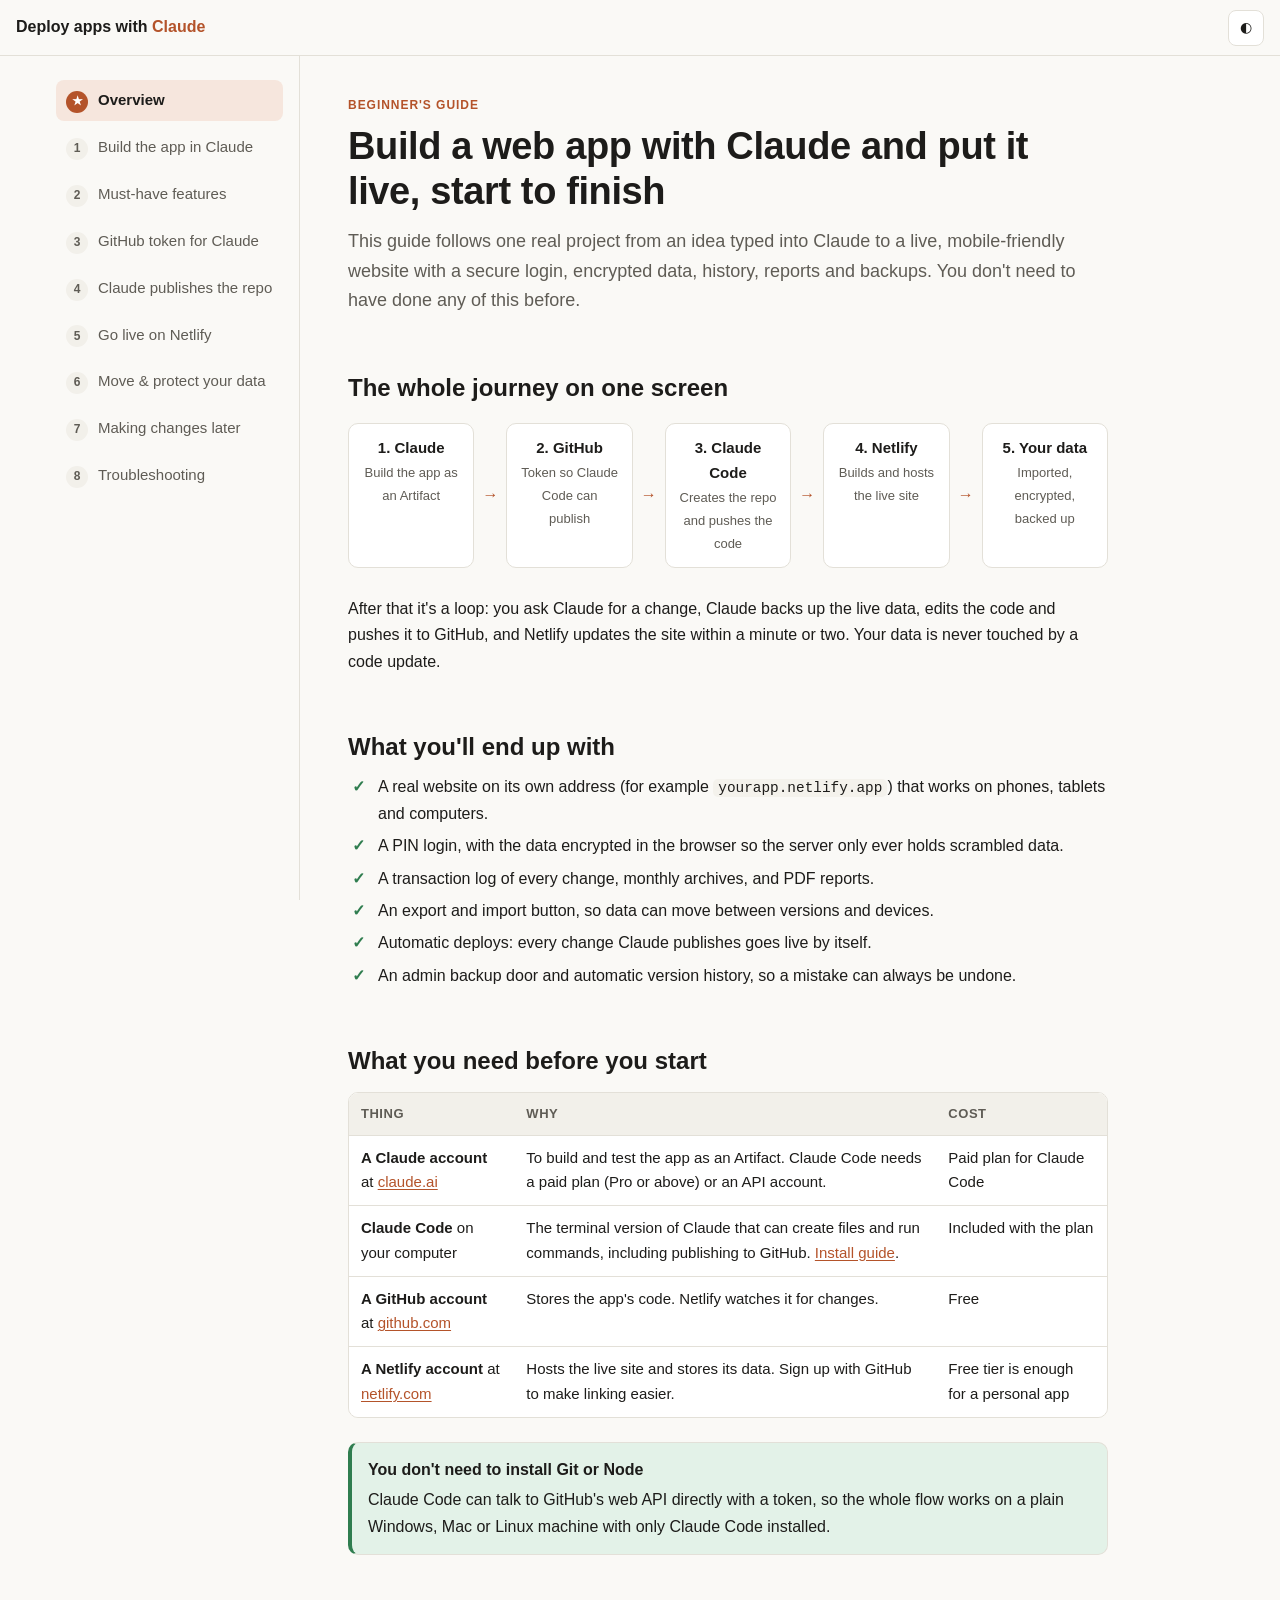
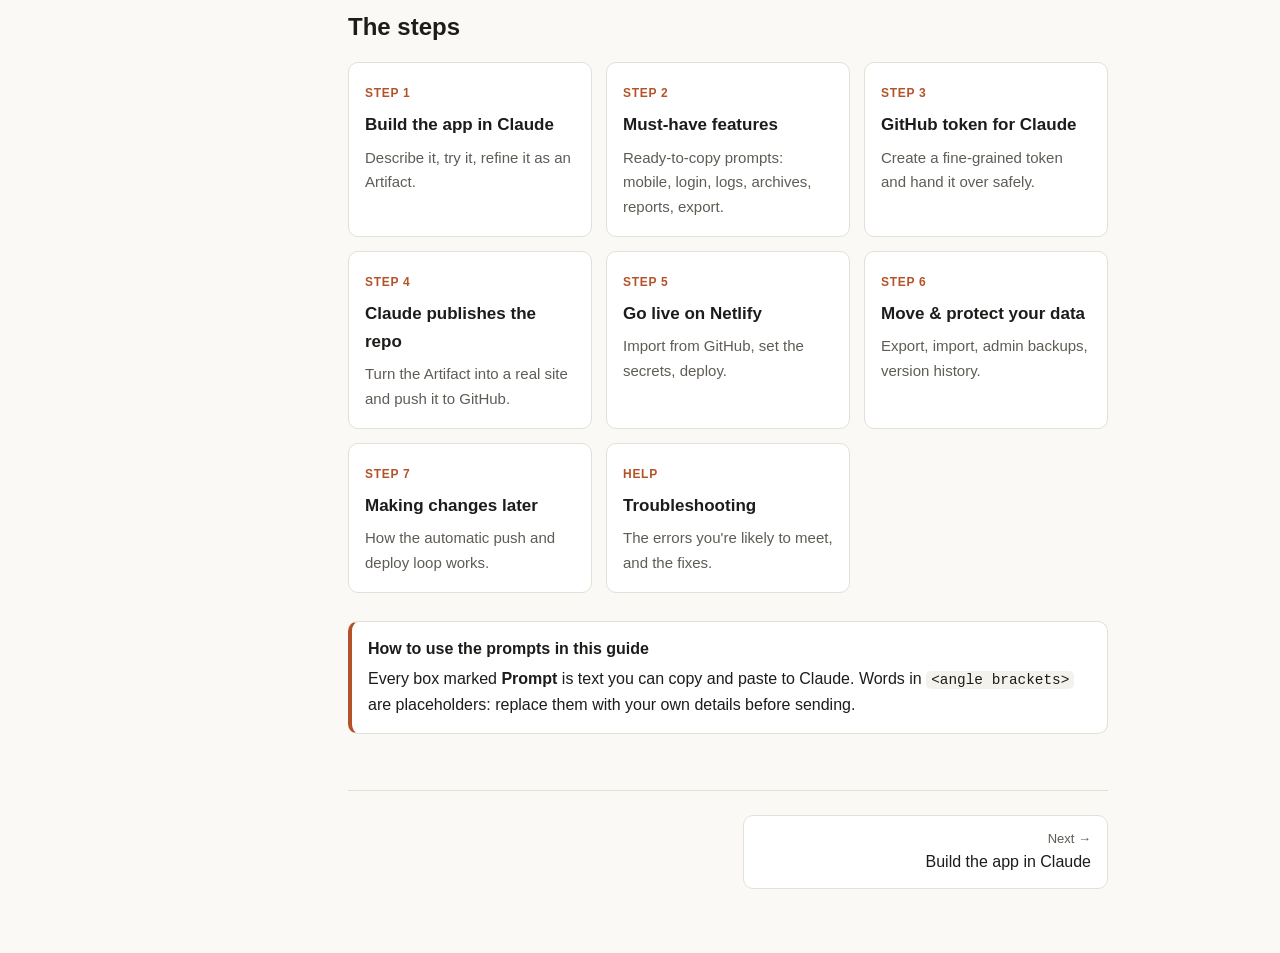
==== index.html @ 0b38eedb "Deploy apps with Claude: step-by-step beginner guide" ====
<!doctype html>
<html lang="en">
<head>
<meta charset="utf-8">
<meta name="viewport" content="width=device-width, initial-scale=1">
<title>Deploy Apps with Claude</title>
<meta name="description" content="A beginner's step-by-step guide: build a web app with Claude, publish it to GitHub from Claude Code, and run it live on Netlify with secure, backed-up data.">
<link rel="stylesheet" href="style.css">
</head>
<body>
<div class="layout">
<nav class="sidebar" aria-label="Steps"></nav>
<main><div class="content">

<p class="eyebrow">Beginner's guide</p>
<h1>Build a web app with Claude and put it live, start to finish</h1>
<p class="lead">This guide follows one real project from an idea typed into Claude to a live, mobile-friendly website with a secure login, encrypted data, history, reports and backups. You don't need to have done any of this before.</p>

<h2>The whole journey on one screen</h2>
<div class="flow" role="list" aria-label="The deployment flow">
  <div class="node" role="listitem"><b>1. Claude</b><span>Build the app as an Artifact</span></div>
  <div class="arrow" aria-hidden="true">→</div>
  <div class="node" role="listitem"><b>2. GitHub</b><span>Token so Claude Code can publish</span></div>
  <div class="arrow" aria-hidden="true">→</div>
  <div class="node" role="listitem"><b>3. Claude Code</b><span>Creates the repo and pushes the code</span></div>
  <div class="arrow" aria-hidden="true">→</div>
  <div class="node" role="listitem"><b>4. Netlify</b><span>Builds and hosts the live site</span></div>
  <div class="arrow" aria-hidden="true">→</div>
  <div class="node" role="listitem"><b>5. Your data</b><span>Imported, encrypted, backed up</span></div>
</div>
<p>After that it's a loop: you ask Claude for a change, Claude backs up the live data, edits the code and pushes it to GitHub, and Netlify updates the site within a minute or two. Your data is never touched by a code update.</p>

<h2>What you'll end up with</h2>
<ul class="checklist">
  <li>A real website on its own address (for example <code>yourapp.netlify.app</code>) that works on phones, tablets and computers.</li>
  <li>A PIN login, with the data encrypted in the browser so the server only ever holds scrambled data.</li>
  <li>A transaction log of every change, monthly archives, and PDF reports.</li>
  <li>An export and import button, so data can move between versions and devices.</li>
  <li>Automatic deploys: every change Claude publishes goes live by itself.</li>
  <li>An admin backup door and automatic version history, so a mistake can always be undone.</li>
</ul>

<h2>What you need before you start</h2>
<div class="table-wrap"><table>
  <thead><tr><th>Thing</th><th>Why</th><th>Cost</th></tr></thead>
  <tbody>
    <tr><td><strong>A Claude account</strong> at <a href="https://claude.ai">claude.ai</a></td><td>To build and test the app as an Artifact. Claude Code needs a paid plan (Pro or above) or an API account.</td><td>Paid plan for Claude Code</td></tr>
    <tr><td><strong>Claude Code</strong> on your computer</td><td>The terminal version of Claude that can create files and run commands, including publishing to GitHub. <a href="https://docs.claude.com/en/docs/claude-code/overview">Install guide</a>.</td><td>Included with the plan</td></tr>
    <tr><td><strong>A GitHub account</strong> at <a href="https://github.com">github.com</a></td><td>Stores the app's code. Netlify watches it for changes.</td><td>Free</td></tr>
    <tr><td><strong>A Netlify account</strong> at <a href="https://www.netlify.com">netlify.com</a></td><td>Hosts the live site and stores its data. Sign up with GitHub to make linking easier.</td><td>Free tier is enough for a personal app</td></tr>
  </tbody>
</table></div>
<div class="callout tip"><span class="title">You don't need to install Git or Node</span>Claude Code can talk to GitHub's web API directly with a token, so the whole flow works on a plain Windows, Mac or Linux machine with only Claude Code installed.</div>

<h2>The steps</h2>
<div class="cards">
  <a class="card" href="build.html"><span class="k">Step 1</span><h3>Build the app in Claude</h3><p>Describe it, try it, refine it as an Artifact.</p></a>
  <a class="card" href="features.html"><span class="k">Step 2</span><h3>Must-have features</h3><p>Ready-to-copy prompts: mobile, login, logs, archives, reports, export.</p></a>
  <a class="card" href="github.html"><span class="k">Step 3</span><h3>GitHub token for Claude</h3><p>Create a fine-grained token and hand it over safely.</p></a>
  <a class="card" href="publish.html"><span class="k">Step 4</span><h3>Claude publishes the repo</h3><p>Turn the Artifact into a real site and push it to GitHub.</p></a>
  <a class="card" href="netlify.html"><span class="k">Step 5</span><h3>Go live on Netlify</h3><p>Import from GitHub, set the secrets, deploy.</p></a>
  <a class="card" href="data.html"><span class="k">Step 6</span><h3>Move &amp; protect your data</h3><p>Export, import, admin backups, version history.</p></a>
  <a class="card" href="updates.html"><span class="k">Step 7</span><h3>Making changes later</h3><p>How the automatic push and deploy loop works.</p></a>
  <a class="card" href="troubleshooting.html"><span class="k">Help</span><h3>Troubleshooting</h3><p>The errors you're likely to meet, and the fixes.</p></a>
</div>

<div class="callout"><span class="title">How to use the prompts in this guide</span>Every box marked <strong>Prompt</strong> is text you can copy and paste to Claude. Words in <code>&lt;angle brackets&gt;</code> are placeholders: replace them with your own details before sending.</div>

</div></main>
</div>
<script src="site.js"></script>
</body>
</html>
---- style.css ----
:root {
  --bg: #faf9f6;
  --surface: #ffffff;
  --surface-2: #f2f0ea;
  --text: #1d1c1a;
  --muted: #5f5c55;
  --border: #e3e0d8;
  --accent: #b4532a;
  --accent-soft: #f6e6dd;
  --code-bg: #f4f2ec;
  --ok: #2f7d4f;
  --ok-soft: #e3f2e8;
  --warn: #9a6300;
  --warn-soft: #fbf0d9;
  --danger: #a8322a;
  --danger-soft: #f9e2df;
  --radius: 10px;
  --sidebar: 260px;
  color-scheme: light;
}
@media (prefers-color-scheme: dark) {
  :root:not([data-theme="light"]) {
    --bg: #1b1a18; --surface: #23221f; --surface-2: #2b2a26; --text: #ecebe7; --muted: #a9a59c;
    --border: #3a3833; --accent: #e58a5c; --accent-soft: #3a2a21; --code-bg: #2b2a26;
    --ok: #7bc89a; --ok-soft: #1f3327; --warn: #e2b45c; --warn-soft: #3a3020; --danger: #ee8b82; --danger-soft: #3d2422;
    color-scheme: dark;
  }
}
:root[data-theme="dark"] {
  --bg: #1b1a18; --surface: #23221f; --surface-2: #2b2a26; --text: #ecebe7; --muted: #a9a59c;
  --border: #3a3833; --accent: #e58a5c; --accent-soft: #3a2a21; --code-bg: #2b2a26;
  --ok: #7bc89a; --ok-soft: #1f3327; --warn: #e2b45c; --warn-soft: #3a3020; --danger: #ee8b82; --danger-soft: #3d2422;
  color-scheme: dark;
}

* { box-sizing: border-box; }
html { scroll-padding-top: 72px; }
body {
  margin: 0; background: var(--bg); color: var(--text);
  font: 16px/1.65 -apple-system, BlinkMacSystemFont, "Segoe UI", Roboto, sans-serif;
  -webkit-font-smoothing: antialiased;
}
a { color: var(--accent); text-underline-offset: 2px; }
a:hover { text-decoration-thickness: 2px; }
:focus-visible { outline: 2px solid var(--accent); outline-offset: 2px; border-radius: 4px; }

/* ---- Top bar ---- */
.topbar {
  position: sticky; top: 0; z-index: 20; height: 56px;
  display: flex; align-items: center; gap: 12px; padding: 0 16px;
  background: color-mix(in srgb, var(--bg) 88%, transparent); backdrop-filter: blur(8px);
  border-bottom: 1px solid var(--border);
}
.brand { font-weight: 700; color: var(--text); text-decoration: none; white-space: nowrap; overflow: hidden; text-overflow: ellipsis; }
.brand span { color: var(--accent); }
.topbar .spacer { flex: 1; }
.icon-btn {
  border: 1px solid var(--border); background: var(--surface); color: var(--text);
  border-radius: 8px; height: 36px; min-width: 36px; padding: 0 10px; cursor: pointer; font: inherit; font-size: 14px;
}
.menu-btn { display: none; }

/* ---- Layout ---- */
.layout { display: grid; grid-template-columns: var(--sidebar) minmax(0, 1fr); max-width: 1200px; margin: 0 auto; }
.sidebar {
  position: sticky; top: 56px; height: calc(100vh - 56px); overflow-y: auto;
  padding: 24px 16px; border-right: 1px solid var(--border);
}
.sidebar ol { list-style: none; margin: 0; padding: 0; counter-reset: step; }
.sidebar li a {
  display: flex; gap: 10px; align-items: baseline; padding: 8px 10px; border-radius: 8px;
  color: var(--muted); text-decoration: none; font-size: 15px;
}
.sidebar li a:hover { background: var(--surface-2); color: var(--text); }
.sidebar li a[aria-current="page"] { background: var(--accent-soft); color: var(--text); font-weight: 600; }
.sidebar .num {
  flex: 0 0 22px; height: 22px; border-radius: 50%; display: inline-grid; place-items: center;
  font-size: 12px; font-weight: 700; background: var(--surface-2); color: var(--muted);
}
.sidebar a[aria-current="page"] .num { background: var(--accent); color: #fff; }

main { padding: 40px 48px 64px; min-width: 0; }
.content { max-width: 760px; }

/* ---- Typography ---- */
.eyebrow { text-transform: uppercase; letter-spacing: .08em; font-size: 12px; font-weight: 700; color: var(--accent); margin: 0 0 8px; }
h1 { font-size: clamp(28px, 4vw, 38px); line-height: 1.2; margin: 0 0 12px; letter-spacing: -.01em; }
.lead { font-size: 18px; color: var(--muted); margin: 0 0 32px; }
h2 { font-size: 24px; line-height: 1.3; margin: 48px 0 12px; padding-top: 8px; }
h3 { font-size: 18px; margin: 28px 0 8px; }
p, ul, ol { margin: 0 0 16px; }
li { margin-bottom: 6px; }
strong { font-weight: 650; }
hr { border: 0; border-top: 1px solid var(--border); margin: 40px 0; }
kbd {
  font: 13px ui-monospace, SFMono-Regular, Consolas, monospace; padding: 1px 6px; border-radius: 5px;
  border: 1px solid var(--border); border-bottom-width: 2px; background: var(--surface);
}
code { font: 0.9em ui-monospace, SFMono-Regular, Consolas, monospace; background: var(--code-bg); padding: 1px 5px; border-radius: 5px; overflow-wrap: anywhere; }

/* ---- Steps ---- */
ol.steps { list-style: none; padding: 0; counter-reset: s; }
ol.steps > li { counter-increment: s; position: relative; padding-left: 44px; margin-bottom: 18px; }
ol.steps > li::before {
  content: counter(s); position: absolute; left: 0; top: 0; width: 30px; height: 30px; border-radius: 50%;
  display: grid; place-items: center; font-weight: 700; font-size: 14px; background: var(--accent-soft); color: var(--accent);
}

/* ---- Callouts ---- */
.callout { border: 1px solid var(--border); border-left: 4px solid var(--accent); background: var(--surface); border-radius: var(--radius); padding: 14px 16px; margin: 20px 0; }
.callout > :last-child { margin-bottom: 0; }
.callout .title { font-weight: 700; display: block; margin-bottom: 4px; }
.callout.tip { border-left-color: var(--ok); background: var(--ok-soft); }
.callout.warn { border-left-color: var(--warn); background: var(--warn-soft); }
.callout.danger { border-left-color: var(--danger); background: var(--danger-soft); }

/* ---- Code / prompt blocks ---- */
.block { position: relative; margin: 16px 0 24px; border: 1px solid var(--border); border-radius: var(--radius); background: var(--code-bg); }
.block .label {
  display: flex; justify-content: space-between; align-items: center; gap: 8px;
  padding: 8px 12px; border-bottom: 1px solid var(--border); font-size: 13px; font-weight: 600; color: var(--muted);
}
.block pre { margin: 0; padding: 14px 16px; overflow-x: auto; font: 14px/1.55 ui-monospace, SFMono-Regular, Consolas, monospace; white-space: pre-wrap; word-break: break-word; }
.block.prompt { background: var(--surface); border-color: color-mix(in srgb, var(--accent) 35%, var(--border)); }
.block.prompt .label { color: var(--accent); }
.copy-btn {
  border: 1px solid var(--border); background: var(--surface); color: var(--text); border-radius: 6px;
  padding: 3px 10px; font: inherit; font-size: 12px; cursor: pointer;
}
.copy-btn.done { color: var(--ok); border-color: var(--ok); }

/* ---- Cards / grids ---- */
.cards { display: grid; grid-template-columns: repeat(auto-fit, minmax(220px, 1fr)); gap: 14px; margin: 20px 0 28px; }
.card { display: block; border: 1px solid var(--border); background: var(--surface); border-radius: var(--radius); padding: 16px; color: var(--text); text-decoration: none; }
a.card:hover { border-color: var(--accent); }
.card .k { font-size: 12px; font-weight: 700; color: var(--accent); text-transform: uppercase; letter-spacing: .06em; }
.card h3 { margin: 6px 0 6px; font-size: 17px; }
.card p { margin: 0; color: var(--muted); font-size: 15px; }

/* ---- Tables ---- */
.table-wrap { overflow-x: auto; margin: 16px 0 24px; border: 1px solid var(--border); border-radius: var(--radius); }
table { border-collapse: collapse; width: 100%; font-size: 15px; background: var(--surface); }
th, td { text-align: left; padding: 10px 12px; border-bottom: 1px solid var(--border); vertical-align: top; }
th { background: var(--surface-2); font-size: 13px; text-transform: uppercase; letter-spacing: .04em; color: var(--muted); }
tr:last-child td { border-bottom: 0; }

/* ---- Flow diagram ---- */
.flow { display: flex; flex-wrap: wrap; align-items: stretch; gap: 8px; margin: 20px 0 28px; }
.flow .node { flex: 1 1 120px; border: 1px solid var(--border); background: var(--surface); border-radius: var(--radius); padding: 12px; text-align: center; font-size: 14px; }
.flow .node b { display: block; font-size: 15px; }
.flow .node span { color: var(--muted); font-size: 13px; }
.flow .arrow { align-self: center; color: var(--accent); font-weight: 700; }

/* ---- Checklist ---- */
.checklist { list-style: none; padding: 0; }
.checklist li { padding-left: 30px; position: relative; }
.checklist li::before { content: "✓"; position: absolute; left: 4px; color: var(--ok); font-weight: 700; }

/* ---- Pager ---- */
.pager { display: flex; justify-content: space-between; gap: 12px; margin-top: 56px; padding-top: 24px; border-top: 1px solid var(--border); }
.pager a { flex: 1; max-width: 48%; border: 1px solid var(--border); border-radius: var(--radius); padding: 12px 16px; text-decoration: none; color: var(--text); background: var(--surface); }
.pager a:hover { border-color: var(--accent); }
.pager a small { display: block; color: var(--muted); font-size: 13px; }
.pager .next { text-align: right; margin-left: auto; }

footer.site { color: var(--muted); font-size: 14px; margin-top: 40px; }

/* ---- Mobile ---- */
@media (max-width: 900px) {
  .menu-btn { display: inline-block; }
  .layout { grid-template-columns: 1fr; }
  .sidebar {
    position: fixed; top: 56px; left: 0; bottom: 0; width: min(300px, 85vw); height: auto; z-index: 15;
    background: var(--bg); transform: translateX(-100%); transition: transform .2s ease; box-shadow: 0 0 0 9999px rgba(0,0,0,0);
  }
  body.nav-open .sidebar { transform: none; box-shadow: 0 0 0 9999px rgba(0,0,0,.35); }
  main { padding: 28px 16px 48px; }
  .pager { flex-direction: column; }
  .pager a { max-width: none; }
}
@media (prefers-reduced-motion: reduce) { * { transition: none !important; } }
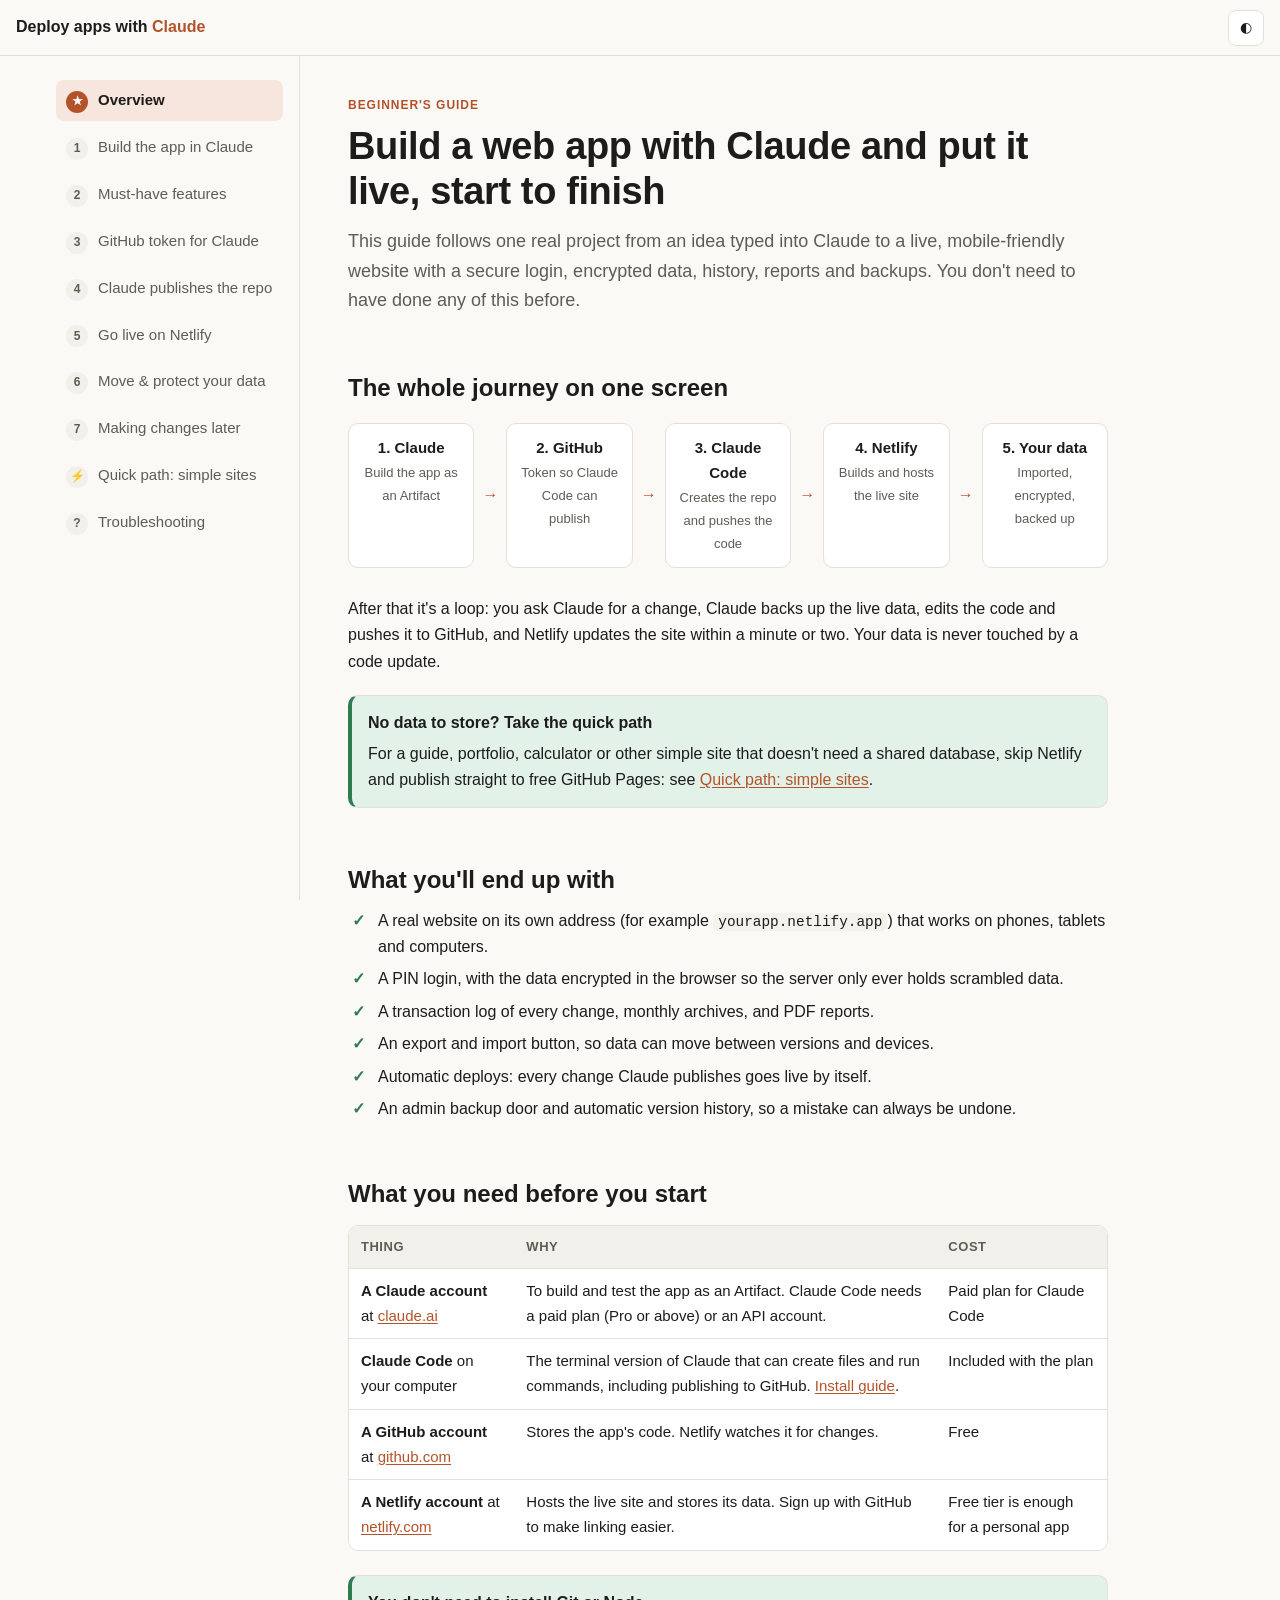
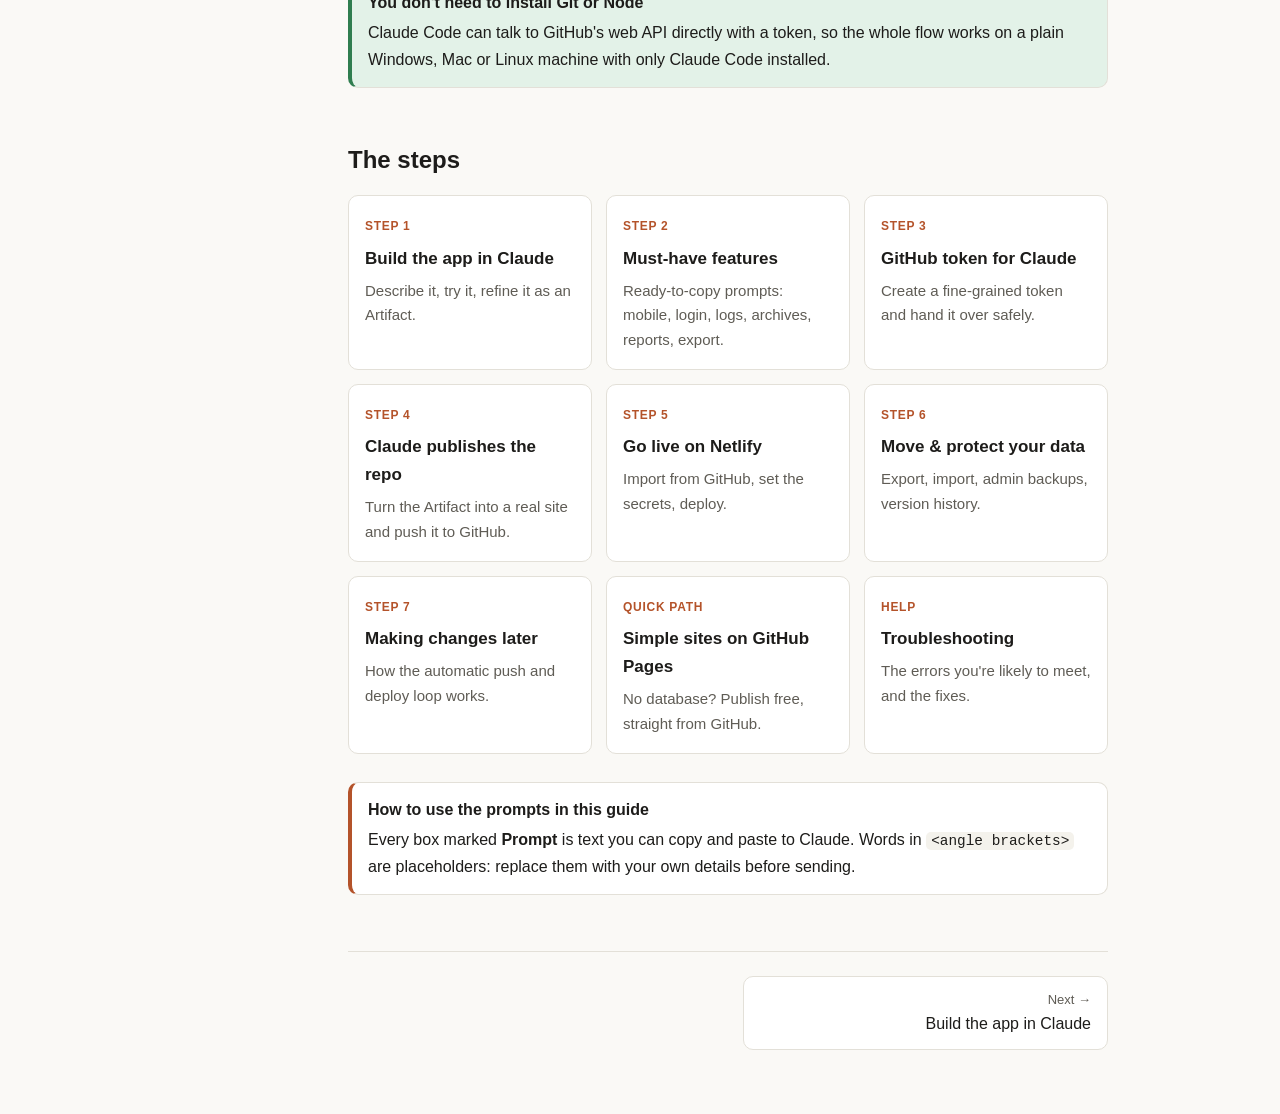
==== commit 1fe9a3d6: "Add quick path page: simple sites on GitHub Pages; note Pages needs Administration too" ====
--- a/index.html
+++ b/index.html
@@ -30,6 +30,8 @@
 </div>
 <p>After that it's a loop: you ask Claude for a change, Claude backs up the live data, edits the code and pushes it to GitHub, and Netlify updates the site within a minute or two. Your data is never touched by a code update.</p>
 
+<div class="callout tip"><span class="title">No data to store? Take the quick path</span>For a guide, portfolio, calculator or other simple site that doesn't need a shared database, skip Netlify and publish straight to free GitHub Pages: see <a href="simple.html">Quick path: simple sites</a>.</div>
+
 <h2>What you'll end up with</h2>
 <ul class="checklist">
   <li>A real website on its own address (for example <code>yourapp.netlify.app</code>) that works on phones, tablets and computers.</li>
@@ -61,6 +63,7 @@
   <a class="card" href="netlify.html"><span class="k">Step 5</span><h3>Go live on Netlify</h3><p>Import from GitHub, set the secrets, deploy.</p></a>
   <a class="card" href="data.html"><span class="k">Step 6</span><h3>Move &amp; protect your data</h3><p>Export, import, admin backups, version history.</p></a>
   <a class="card" href="updates.html"><span class="k">Step 7</span><h3>Making changes later</h3><p>How the automatic push and deploy loop works.</p></a>
+  <a class="card" href="simple.html"><span class="k">Quick path</span><h3>Simple sites on GitHub Pages</h3><p>No database? Publish free, straight from GitHub.</p></a>
   <a class="card" href="troubleshooting.html"><span class="k">Help</span><h3>Troubleshooting</h3><p>The errors you're likely to meet, and the fixes.</p></a>
 </div>
 
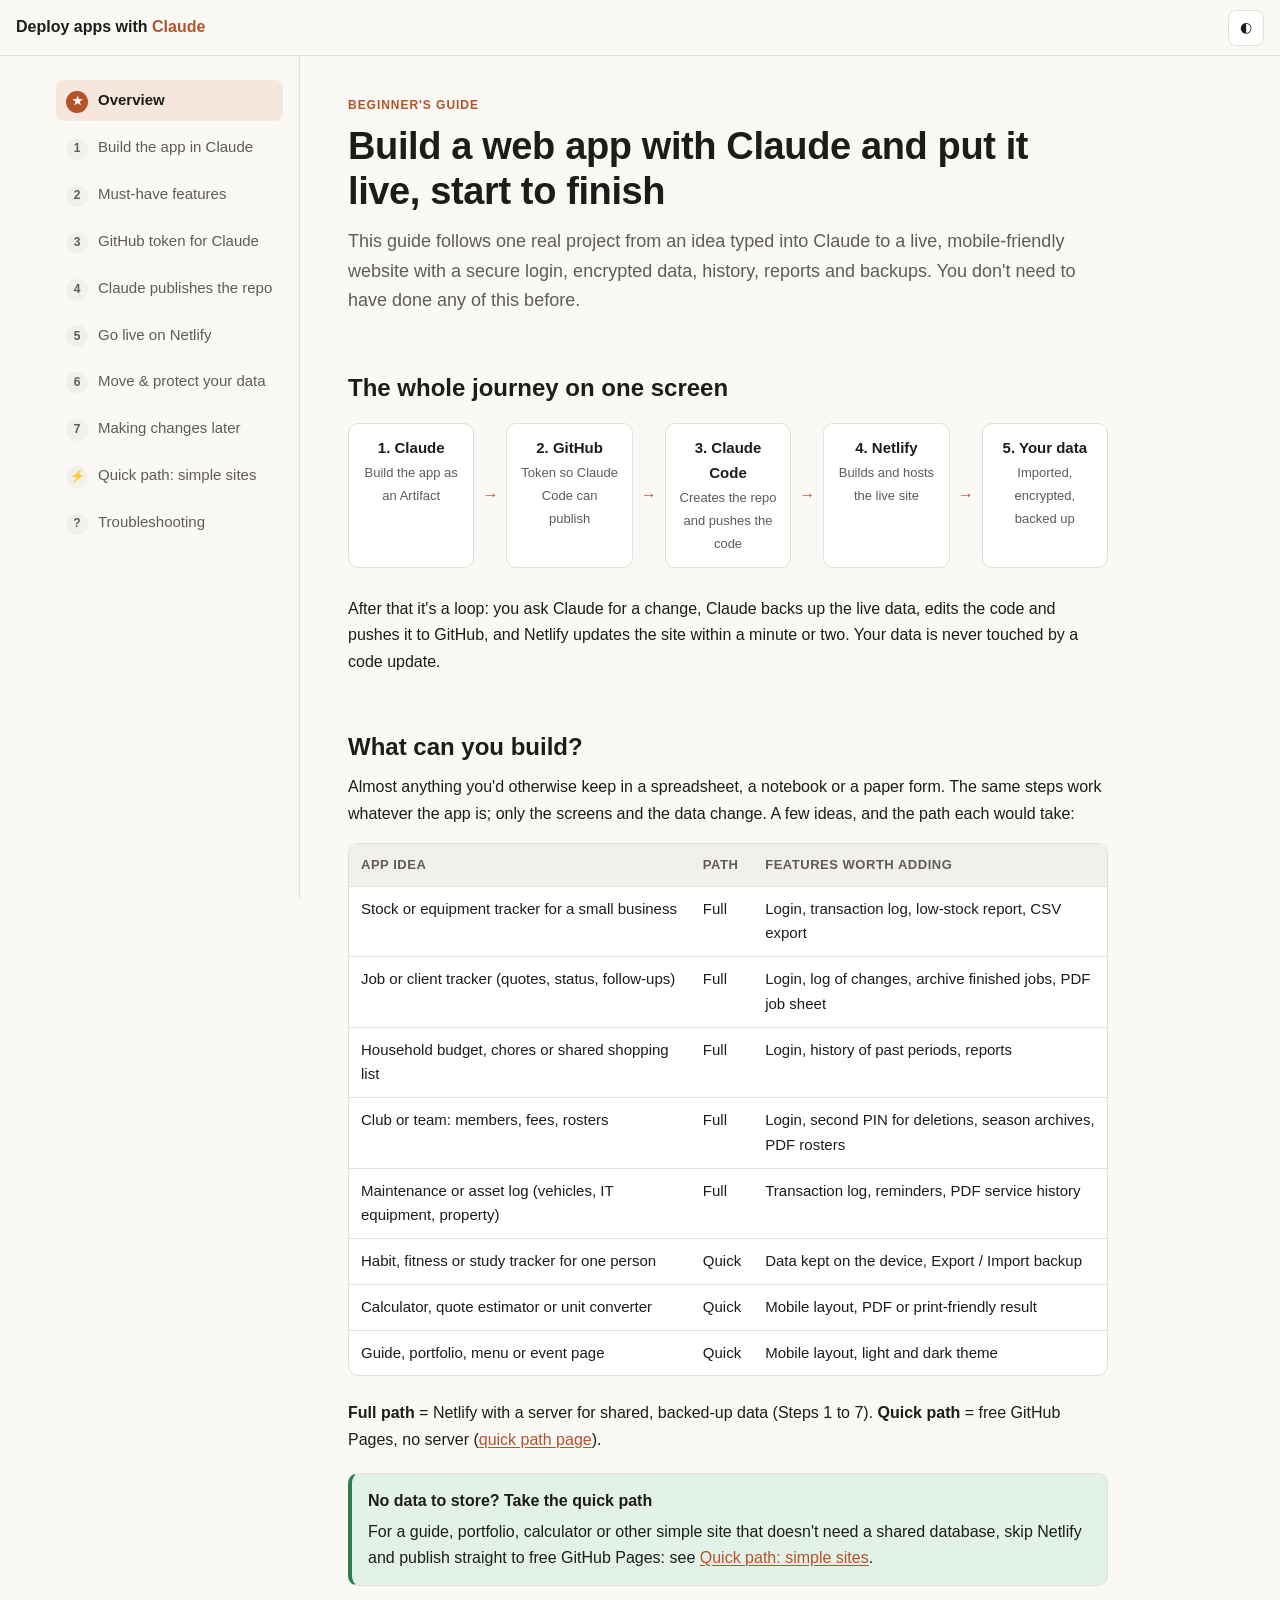
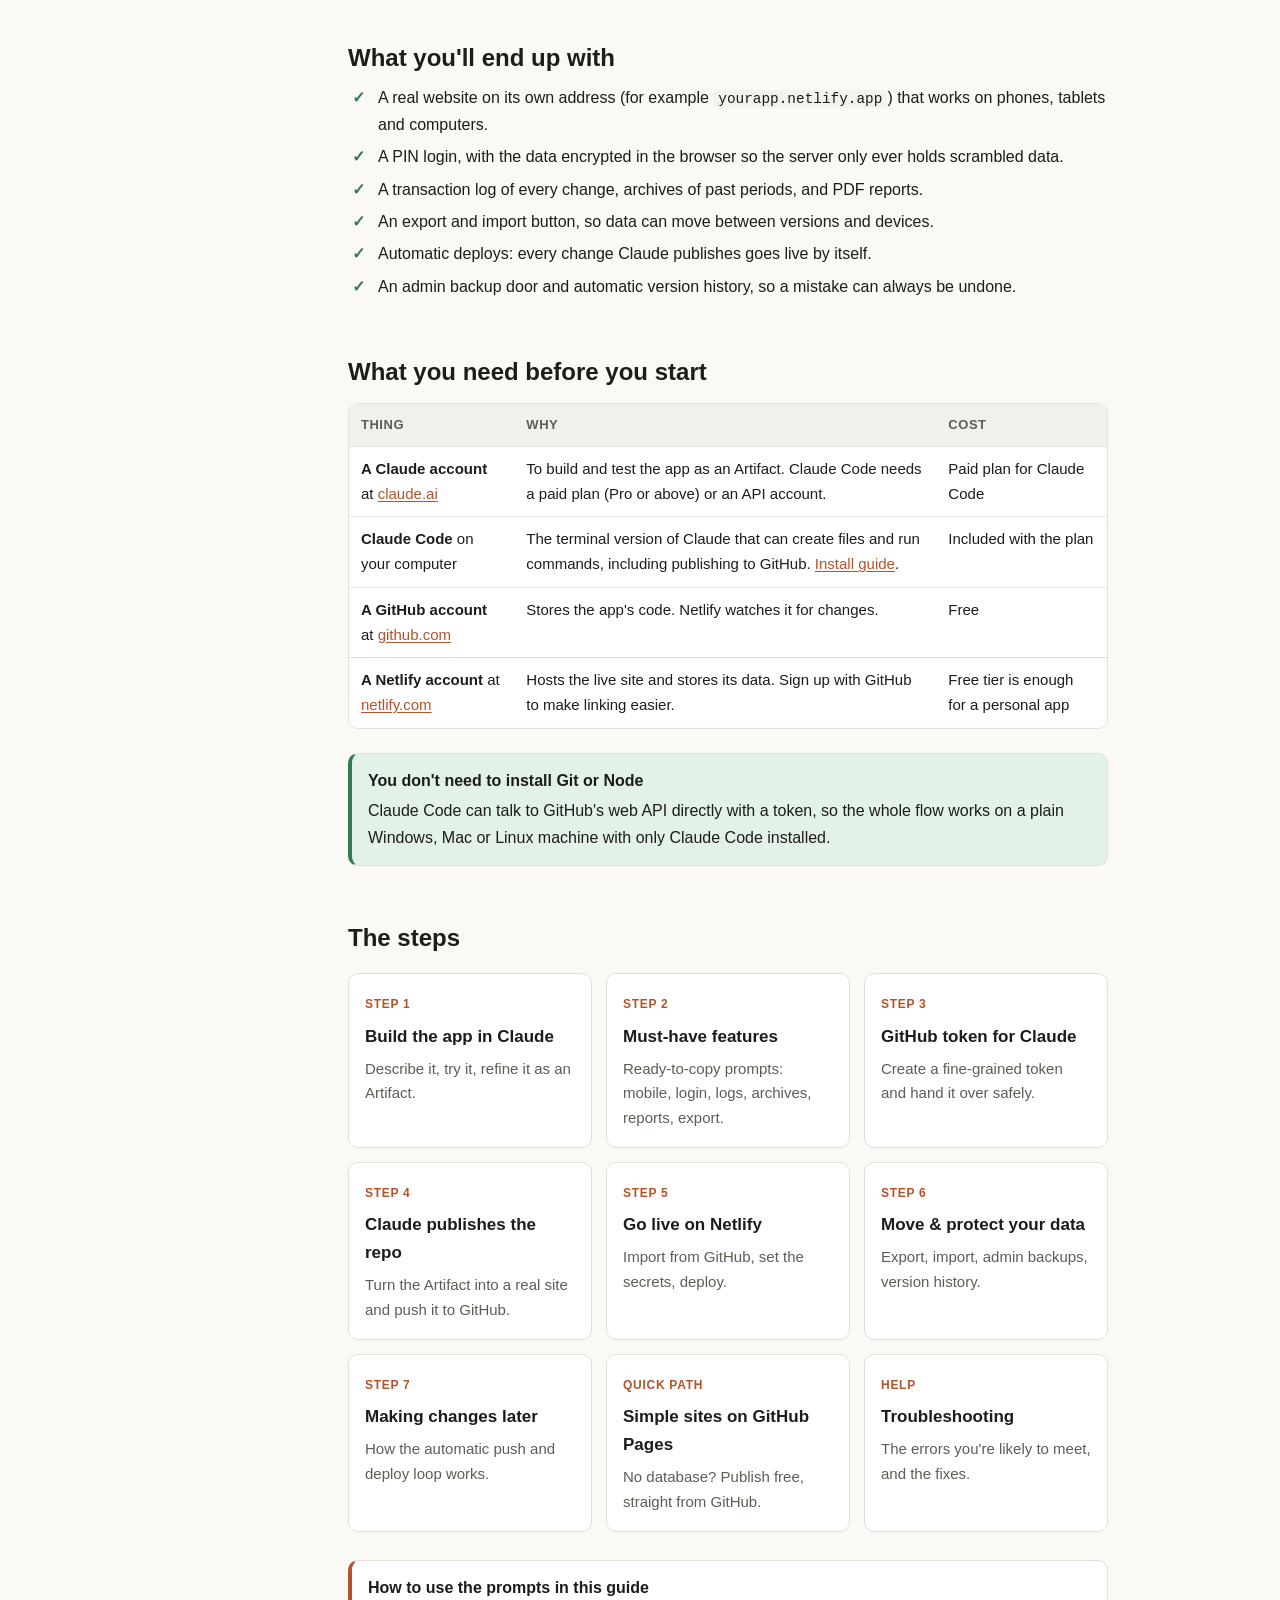
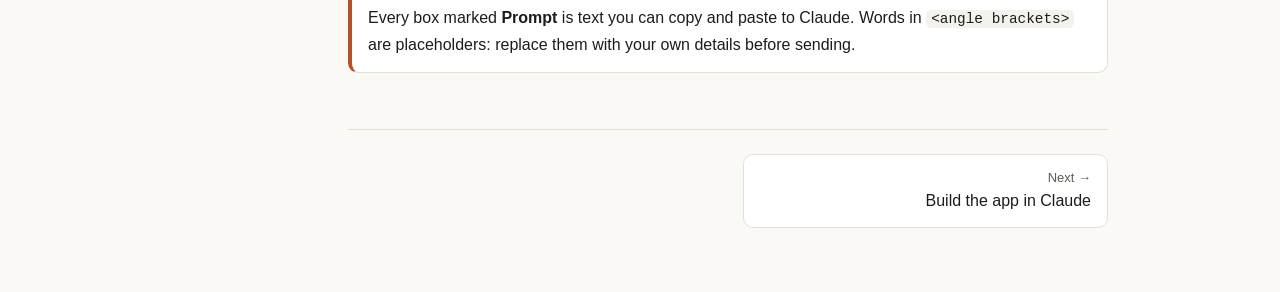
==== commit 5f9dc113: "Make the guide generic for any app: neutral examples, generic archive/report prompts, app ideas tabl" ====
--- a/index.html
+++ b/index.html
@@ -30,13 +30,30 @@
 </div>
 <p>After that it's a loop: you ask Claude for a change, Claude backs up the live data, edits the code and pushes it to GitHub, and Netlify updates the site within a minute or two. Your data is never touched by a code update.</p>
 
+<h2>What can you build?</h2>
+<p>Almost anything you'd otherwise keep in a spreadsheet, a notebook or a paper form. The same steps work whatever the app is; only the screens and the data change. A few ideas, and the path each would take:</p>
+<div class="table-wrap"><table>
+  <thead><tr><th>App idea</th><th>Path</th><th>Features worth adding</th></tr></thead>
+  <tbody>
+    <tr><td>Stock or equipment tracker for a small business</td><td>Full</td><td>Login, transaction log, low-stock report, CSV export</td></tr>
+    <tr><td>Job or client tracker (quotes, status, follow-ups)</td><td>Full</td><td>Login, log of changes, archive finished jobs, PDF job sheet</td></tr>
+    <tr><td>Household budget, chores or shared shopping list</td><td>Full</td><td>Login, history of past periods, reports</td></tr>
+    <tr><td>Club or team: members, fees, rosters</td><td>Full</td><td>Login, second PIN for deletions, season archives, PDF rosters</td></tr>
+    <tr><td>Maintenance or asset log (vehicles, IT equipment, property)</td><td>Full</td><td>Transaction log, reminders, PDF service history</td></tr>
+    <tr><td>Habit, fitness or study tracker for one person</td><td>Quick</td><td>Data kept on the device, Export / Import backup</td></tr>
+    <tr><td>Calculator, quote estimator or unit converter</td><td>Quick</td><td>Mobile layout, PDF or print-friendly result</td></tr>
+    <tr><td>Guide, portfolio, menu or event page</td><td>Quick</td><td>Mobile layout, light and dark theme</td></tr>
+  </tbody>
+</table></div>
+<p><strong>Full path</strong> = Netlify with a server for shared, backed-up data (Steps 1 to 7). <strong>Quick path</strong> = free GitHub Pages, no server (<a href="simple.html">quick path page</a>).</p>
+
 <div class="callout tip"><span class="title">No data to store? Take the quick path</span>For a guide, portfolio, calculator or other simple site that doesn't need a shared database, skip Netlify and publish straight to free GitHub Pages: see <a href="simple.html">Quick path: simple sites</a>.</div>
 
 <h2>What you'll end up with</h2>
 <ul class="checklist">
   <li>A real website on its own address (for example <code>yourapp.netlify.app</code>) that works on phones, tablets and computers.</li>
   <li>A PIN login, with the data encrypted in the browser so the server only ever holds scrambled data.</li>
-  <li>A transaction log of every change, monthly archives, and PDF reports.</li>
+  <li>A transaction log of every change, archives of past periods, and PDF reports.</li>
   <li>An export and import button, so data can move between versions and devices.</li>
   <li>Automatic deploys: every change Claude publishes goes live by itself.</li>
   <li>An admin backup door and automatic version history, so a mistake can always be undone.</li>
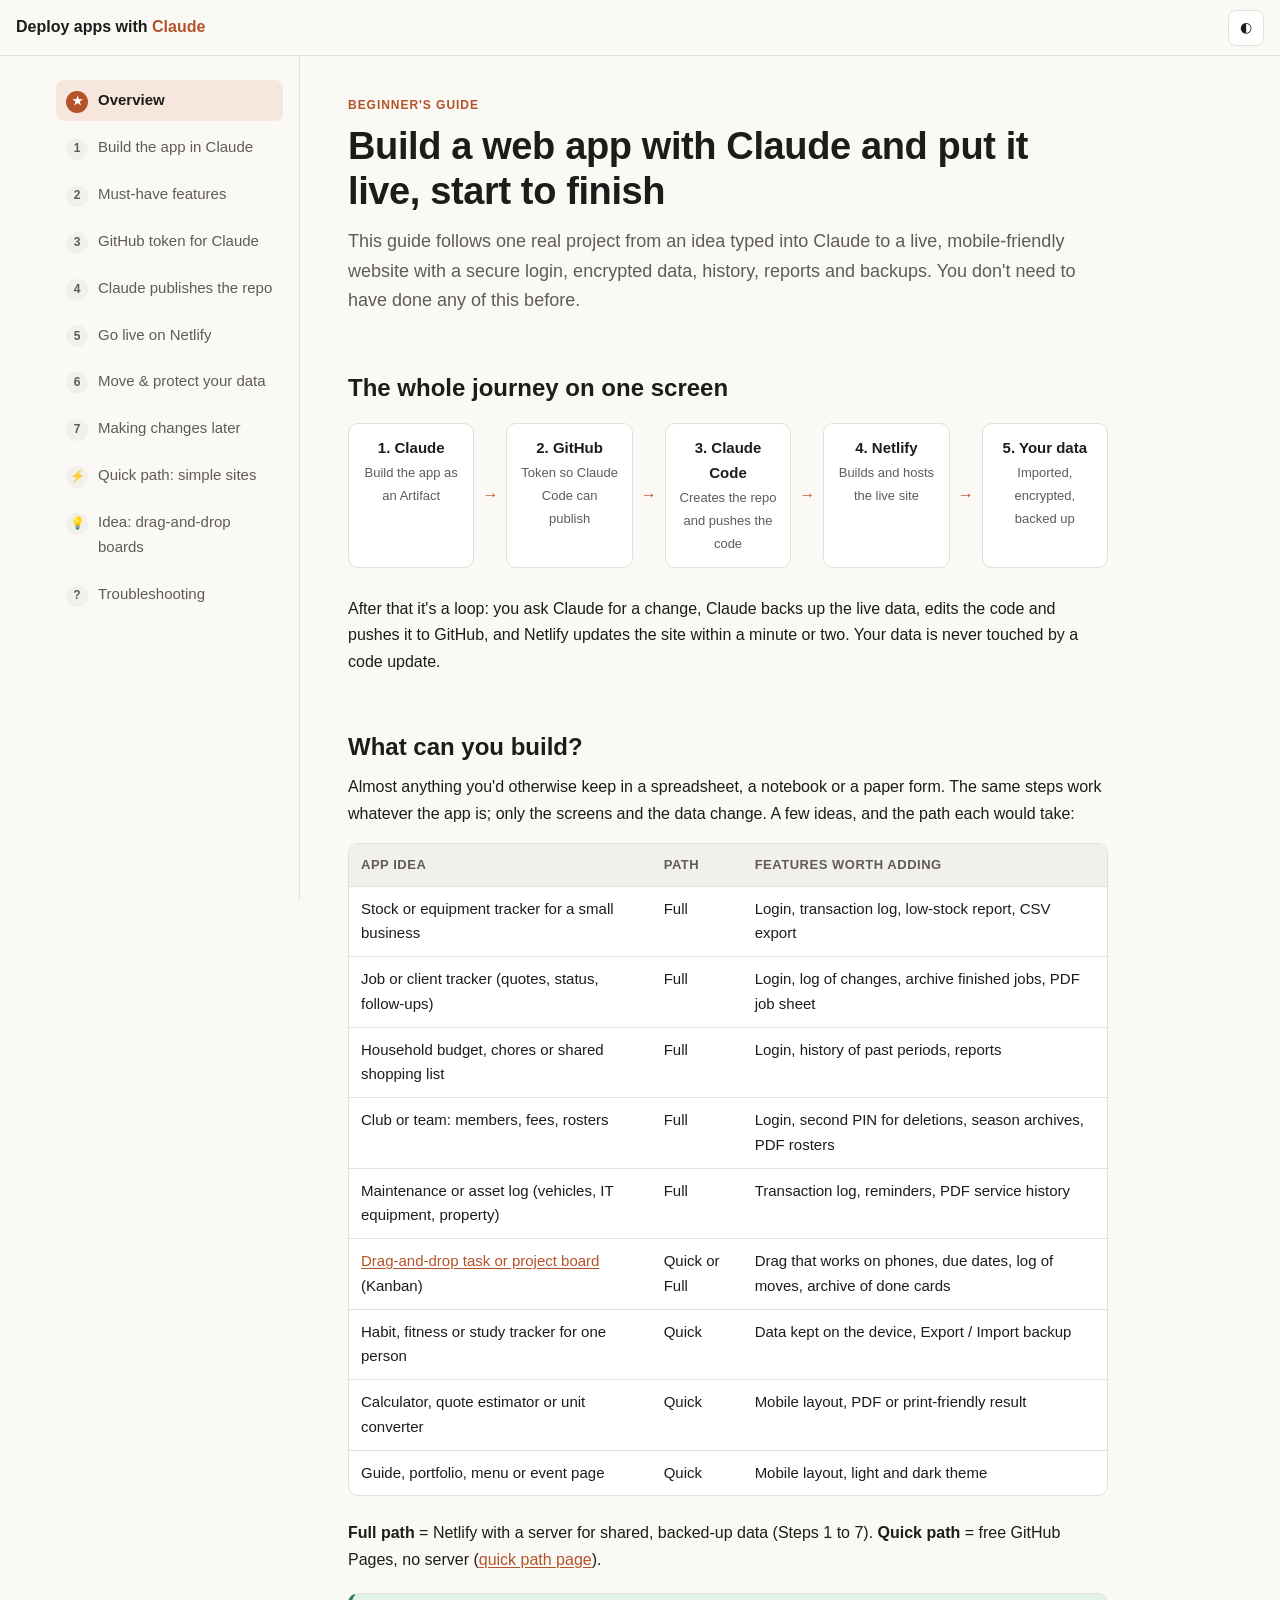
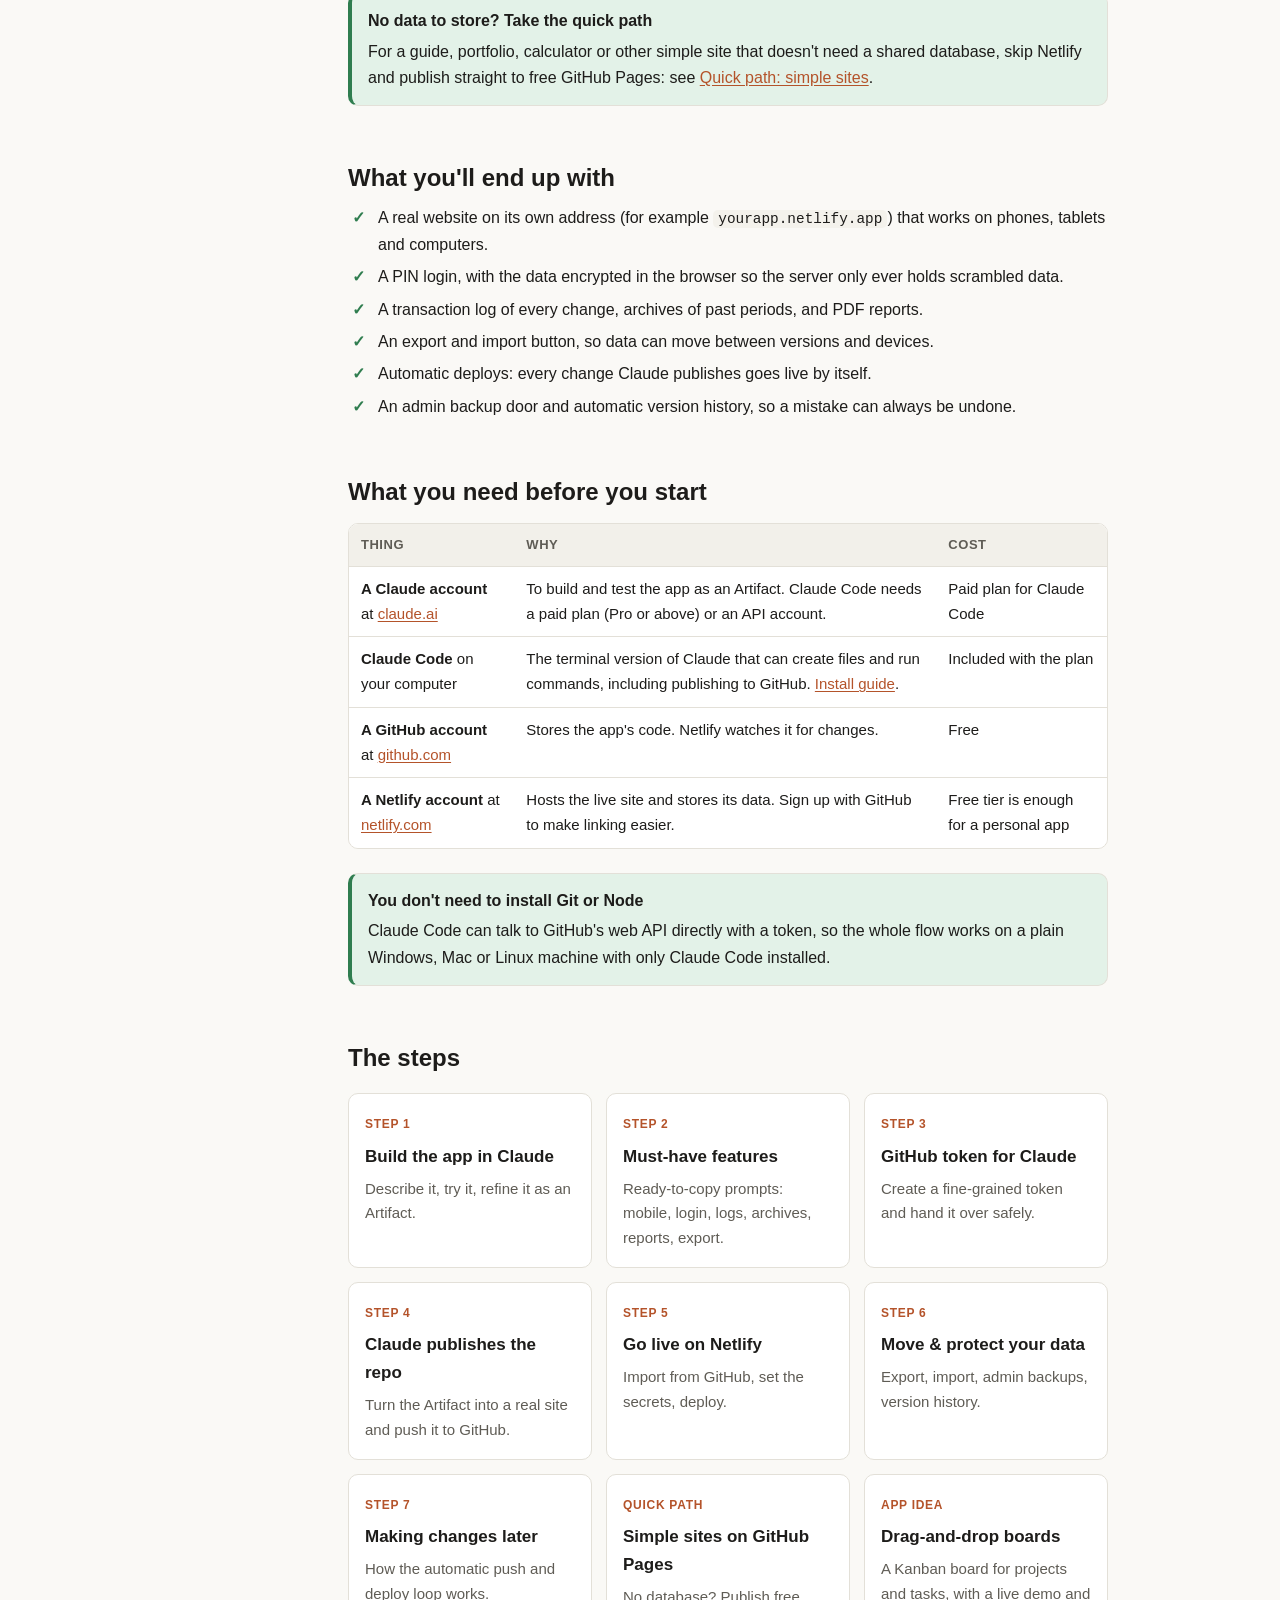
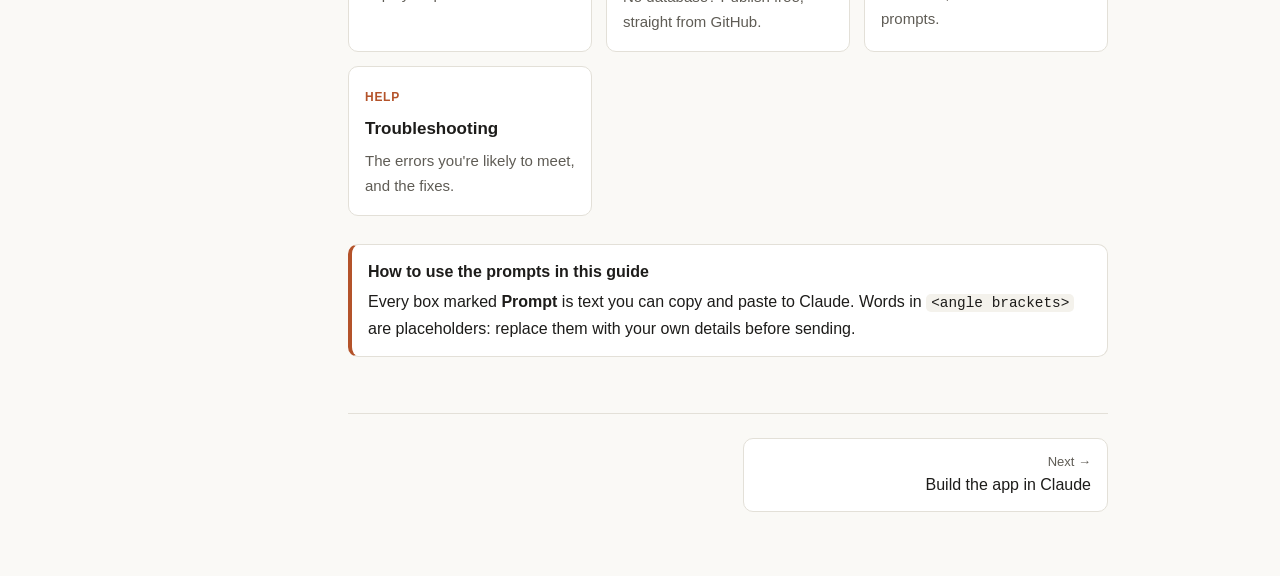
==== commit 7dbf9d71: "Add 'Idea: drag-and-drop boards' page with live Kanban demo and prompts" ====
--- a/index.html
+++ b/index.html
@@ -40,6 +40,7 @@
     <tr><td>Household budget, chores or shared shopping list</td><td>Full</td><td>Login, history of past periods, reports</td></tr>
     <tr><td>Club or team: members, fees, rosters</td><td>Full</td><td>Login, second PIN for deletions, season archives, PDF rosters</td></tr>
     <tr><td>Maintenance or asset log (vehicles, IT equipment, property)</td><td>Full</td><td>Transaction log, reminders, PDF service history</td></tr>
+    <tr><td><a href="kanban.html">Drag-and-drop task or project board</a> (Kanban)</td><td>Quick or Full</td><td>Drag that works on phones, due dates, log of moves, archive of done cards</td></tr>
     <tr><td>Habit, fitness or study tracker for one person</td><td>Quick</td><td>Data kept on the device, Export / Import backup</td></tr>
     <tr><td>Calculator, quote estimator or unit converter</td><td>Quick</td><td>Mobile layout, PDF or print-friendly result</td></tr>
     <tr><td>Guide, portfolio, menu or event page</td><td>Quick</td><td>Mobile layout, light and dark theme</td></tr>
@@ -81,6 +82,7 @@
   <a class="card" href="data.html"><span class="k">Step 6</span><h3>Move &amp; protect your data</h3><p>Export, import, admin backups, version history.</p></a>
   <a class="card" href="updates.html"><span class="k">Step 7</span><h3>Making changes later</h3><p>How the automatic push and deploy loop works.</p></a>
   <a class="card" href="simple.html"><span class="k">Quick path</span><h3>Simple sites on GitHub Pages</h3><p>No database? Publish free, straight from GitHub.</p></a>
+  <a class="card" href="kanban.html"><span class="k">App idea</span><h3>Drag-and-drop boards</h3><p>A Kanban board for projects and tasks, with a live demo and prompts.</p></a>
   <a class="card" href="troubleshooting.html"><span class="k">Help</span><h3>Troubleshooting</h3><p>The errors you're likely to meet, and the fixes.</p></a>
 </div>
 
--- a/style.css
+++ b/style.css
@@ -165,6 +165,48 @@
 
 footer.site { color: var(--muted); font-size: 14px; margin-top: 40px; }
 
+/* ---- Kanban demo ---- */
+.sr-only { position: absolute; width: 1px; height: 1px; overflow: hidden; clip: rect(0 0 0 0); white-space: nowrap; }
+.kb-toolbar { display: flex; justify-content: space-between; align-items: center; gap: 12px; margin: 16px 0 10px; }
+.kb-hint { color: var(--muted); font-size: 14px; }
+.kb-board { display: grid; grid-template-columns: repeat(3, minmax(0, 1fr)); gap: 12px; margin-bottom: 8px; }
+.kb-col {
+  display: flex; flex-direction: column; min-width: 0; padding: 10px; border-radius: var(--radius);
+  background: var(--surface-2); border: 2px solid transparent; transition: border-color .15s;
+}
+.kb-col.target { border-color: var(--accent); }
+.kb-col.over { background: var(--warn-soft); }
+.kb-col-title { display: flex; justify-content: space-between; align-items: center; margin: 0 2px 10px; font-size: 15px; }
+.kb-count { font-size: 12px; font-weight: 700; color: var(--muted); background: var(--surface); border-radius: 999px; padding: 1px 8px; }
+.kb-col.over .kb-count { color: var(--warn); }
+.kb-list { list-style: none; margin: 0; padding: 0; min-height: 48px; flex: 1; }
+.kb-card {
+  display: flex; align-items: flex-start; gap: 6px; margin: 0 0 8px; padding: 10px 8px;
+  background: var(--surface); border: 1px solid var(--border); border-radius: 8px;
+  font-size: 14px; line-height: 1.4; cursor: grab; user-select: none; list-style: none;
+}
+.kb-card:hover { border-color: color-mix(in srgb, var(--accent) 50%, var(--border)); }
+.kb-handle { color: var(--muted); touch-action: none; padding: 2px 4px; margin: -2px 0; font-size: 16px; line-height: 1; cursor: grab; }
+.kb-text { flex: 1; min-width: 0; overflow-wrap: anywhere; }
+.kb-tag { display: block; width: fit-content; margin-top: 4px; font-size: 11px; font-weight: 700; color: var(--accent); background: var(--accent-soft); border-radius: 4px; padding: 0 6px; }
+.kb-del { border: 0; background: none; color: var(--muted); font-size: 18px; line-height: 1; padding: 0 4px; cursor: pointer; border-radius: 4px; }
+.kb-del:hover { color: var(--danger); }
+.kb-dragging {
+  position: fixed; z-index: 50; pointer-events: none; cursor: grabbing; margin: 0;
+  box-shadow: 0 10px 24px rgba(0,0,0,.18); transform: rotate(2deg); color: var(--text);
+  font: 14px/1.4 -apple-system, BlinkMacSystemFont, "Segoe UI", Roboto, sans-serif;
+}
+.kb-placeholder { list-style: none; margin: 0 0 8px; border: 2px dashed var(--accent); border-radius: 8px; background: var(--accent-soft); }
+.kb-add { display: flex; gap: 6px; margin-top: 4px; }
+.kb-add input {
+  flex: 1; min-width: 0; font: inherit; font-size: 14px; padding: 5px 8px; color: var(--text);
+  background: var(--surface); border: 1px solid var(--border); border-radius: 6px;
+}
+@media (max-width: 640px) {
+  .kb-board { grid-template-columns: 1fr; }
+  .kb-handle { font-size: 20px; padding: 4px 8px; margin: -4px -2px; }
+}
+
 /* ---- Mobile ---- */
 @media (max-width: 900px) {
   .menu-btn { display: inline-block; }
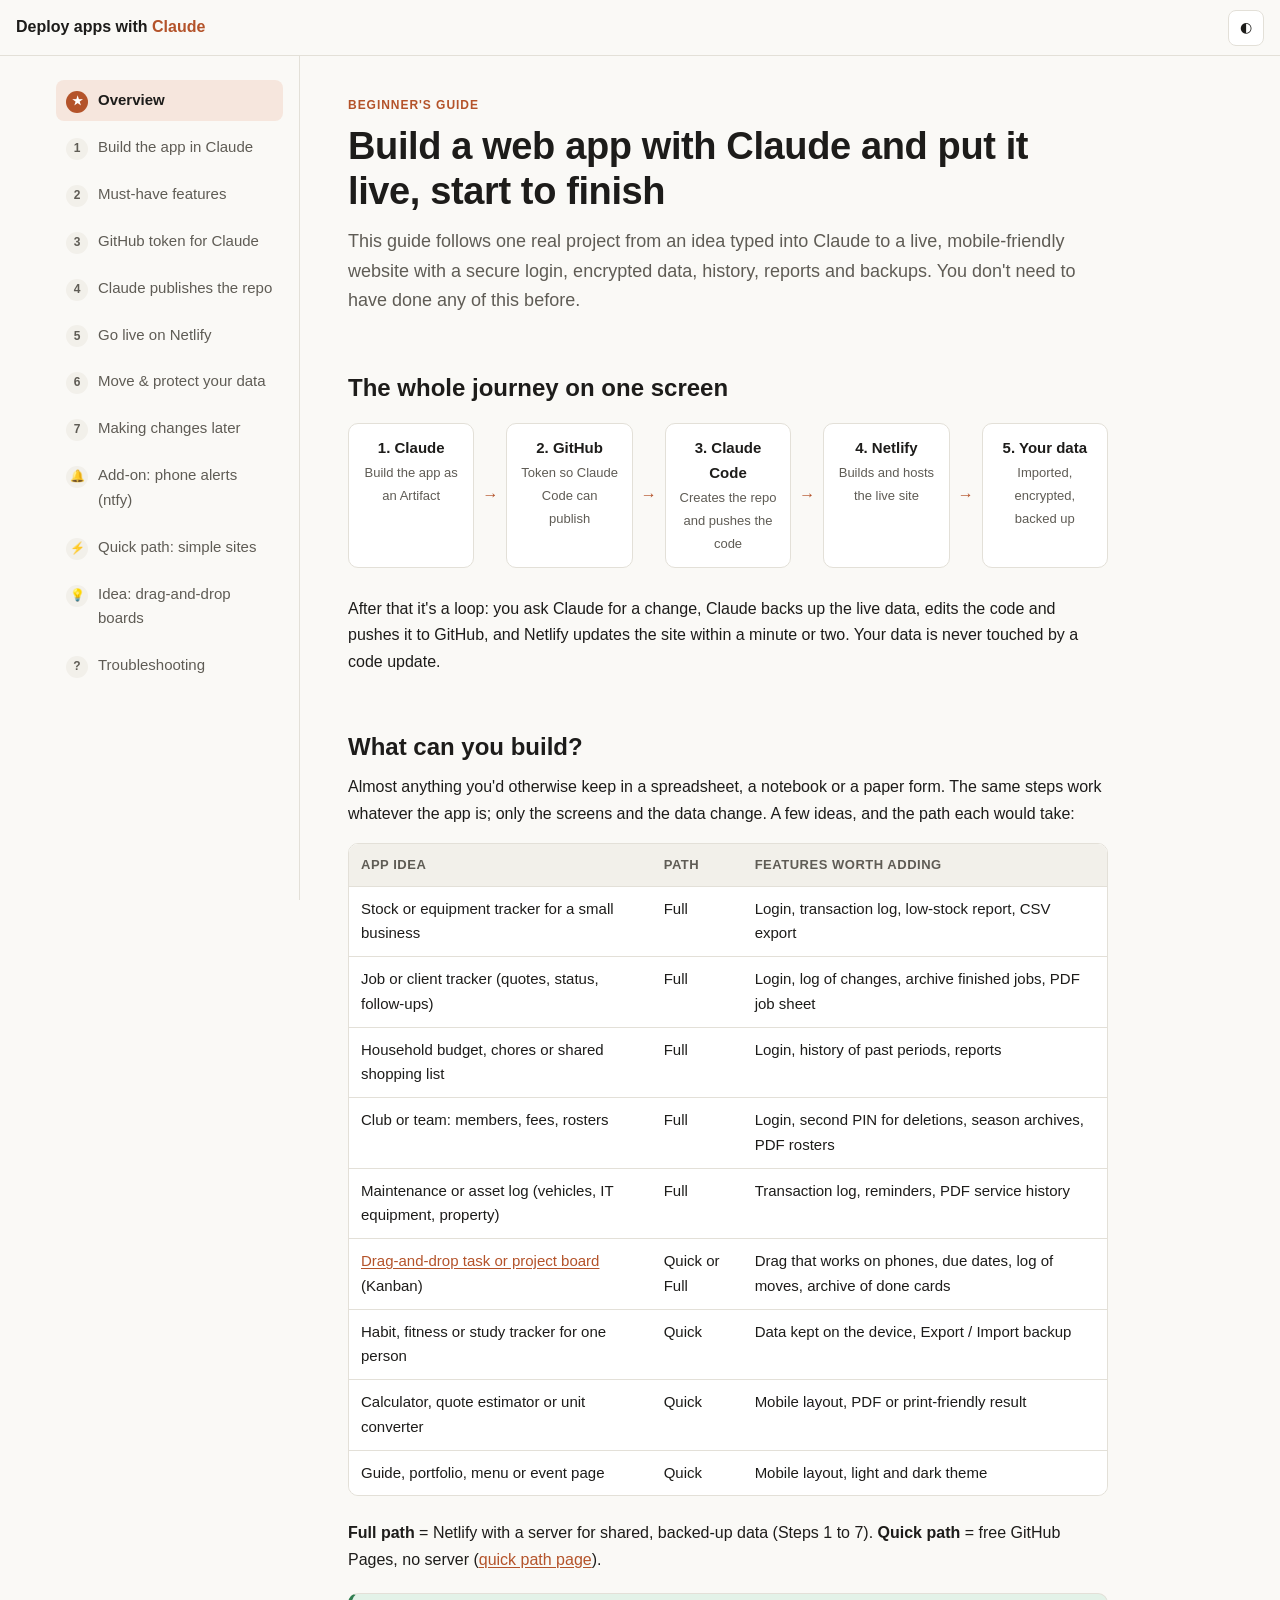
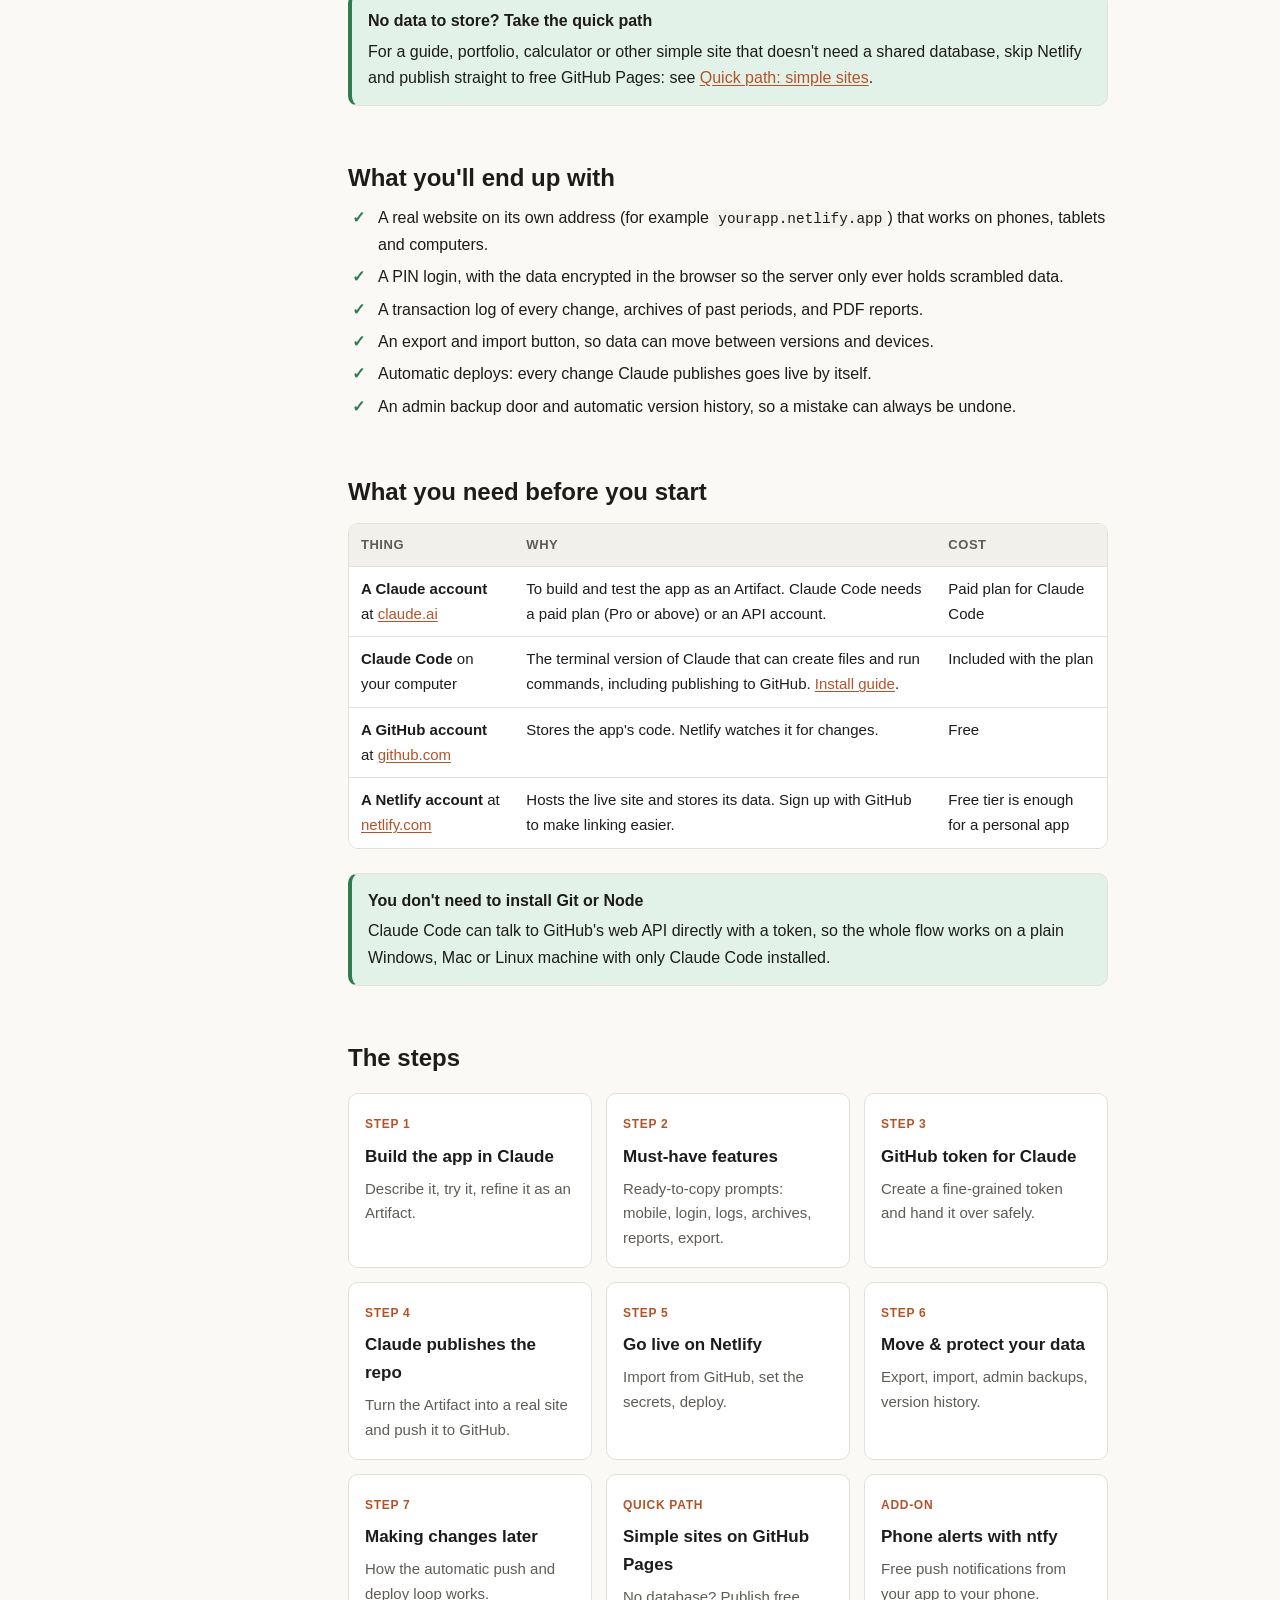
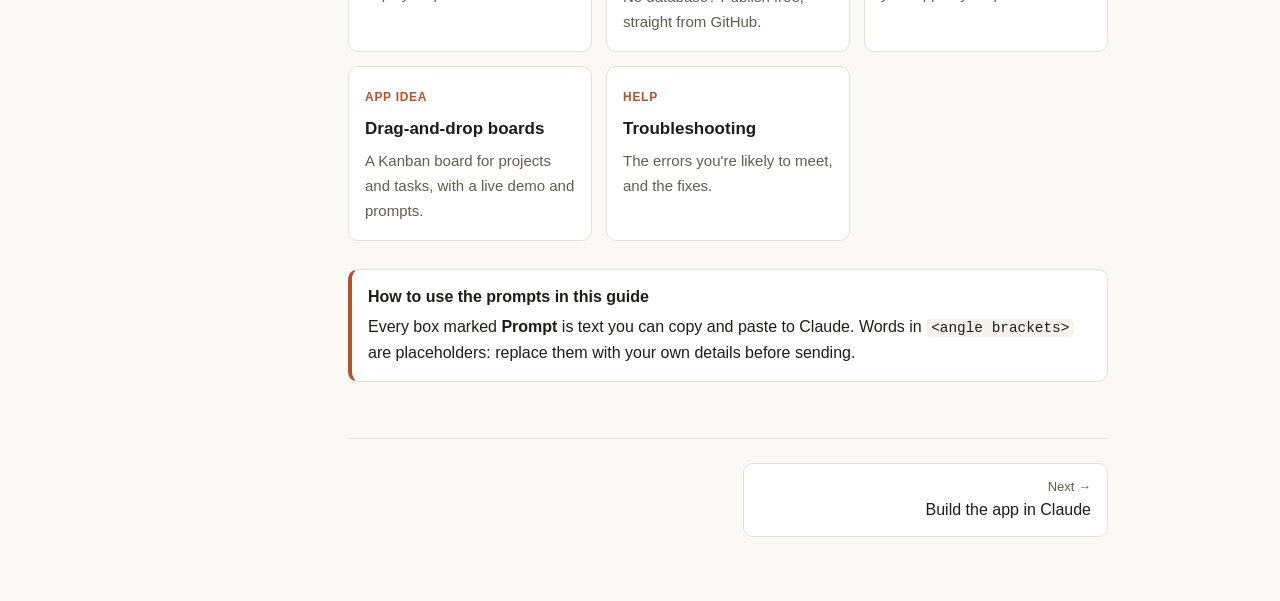
==== commit 78a5e1df: "Add phone alerts with ntfy page" ====
--- a/index.html
+++ b/index.html
@@ -82,6 +82,7 @@
   <a class="card" href="data.html"><span class="k">Step 6</span><h3>Move &amp; protect your data</h3><p>Export, import, admin backups, version history.</p></a>
   <a class="card" href="updates.html"><span class="k">Step 7</span><h3>Making changes later</h3><p>How the automatic push and deploy loop works.</p></a>
   <a class="card" href="simple.html"><span class="k">Quick path</span><h3>Simple sites on GitHub Pages</h3><p>No database? Publish free, straight from GitHub.</p></a>
+  <a class="card" href="alerts.html"><span class="k">Add-on</span><h3>Phone alerts with ntfy</h3><p>Free push notifications from your app to your phone.</p></a>
   <a class="card" href="kanban.html"><span class="k">App idea</span><h3>Drag-and-drop boards</h3><p>A Kanban board for projects and tasks, with a live demo and prompts.</p></a>
   <a class="card" href="troubleshooting.html"><span class="k">Help</span><h3>Troubleshooting</h3><p>The errors you're likely to meet, and the fixes.</p></a>
 </div>
